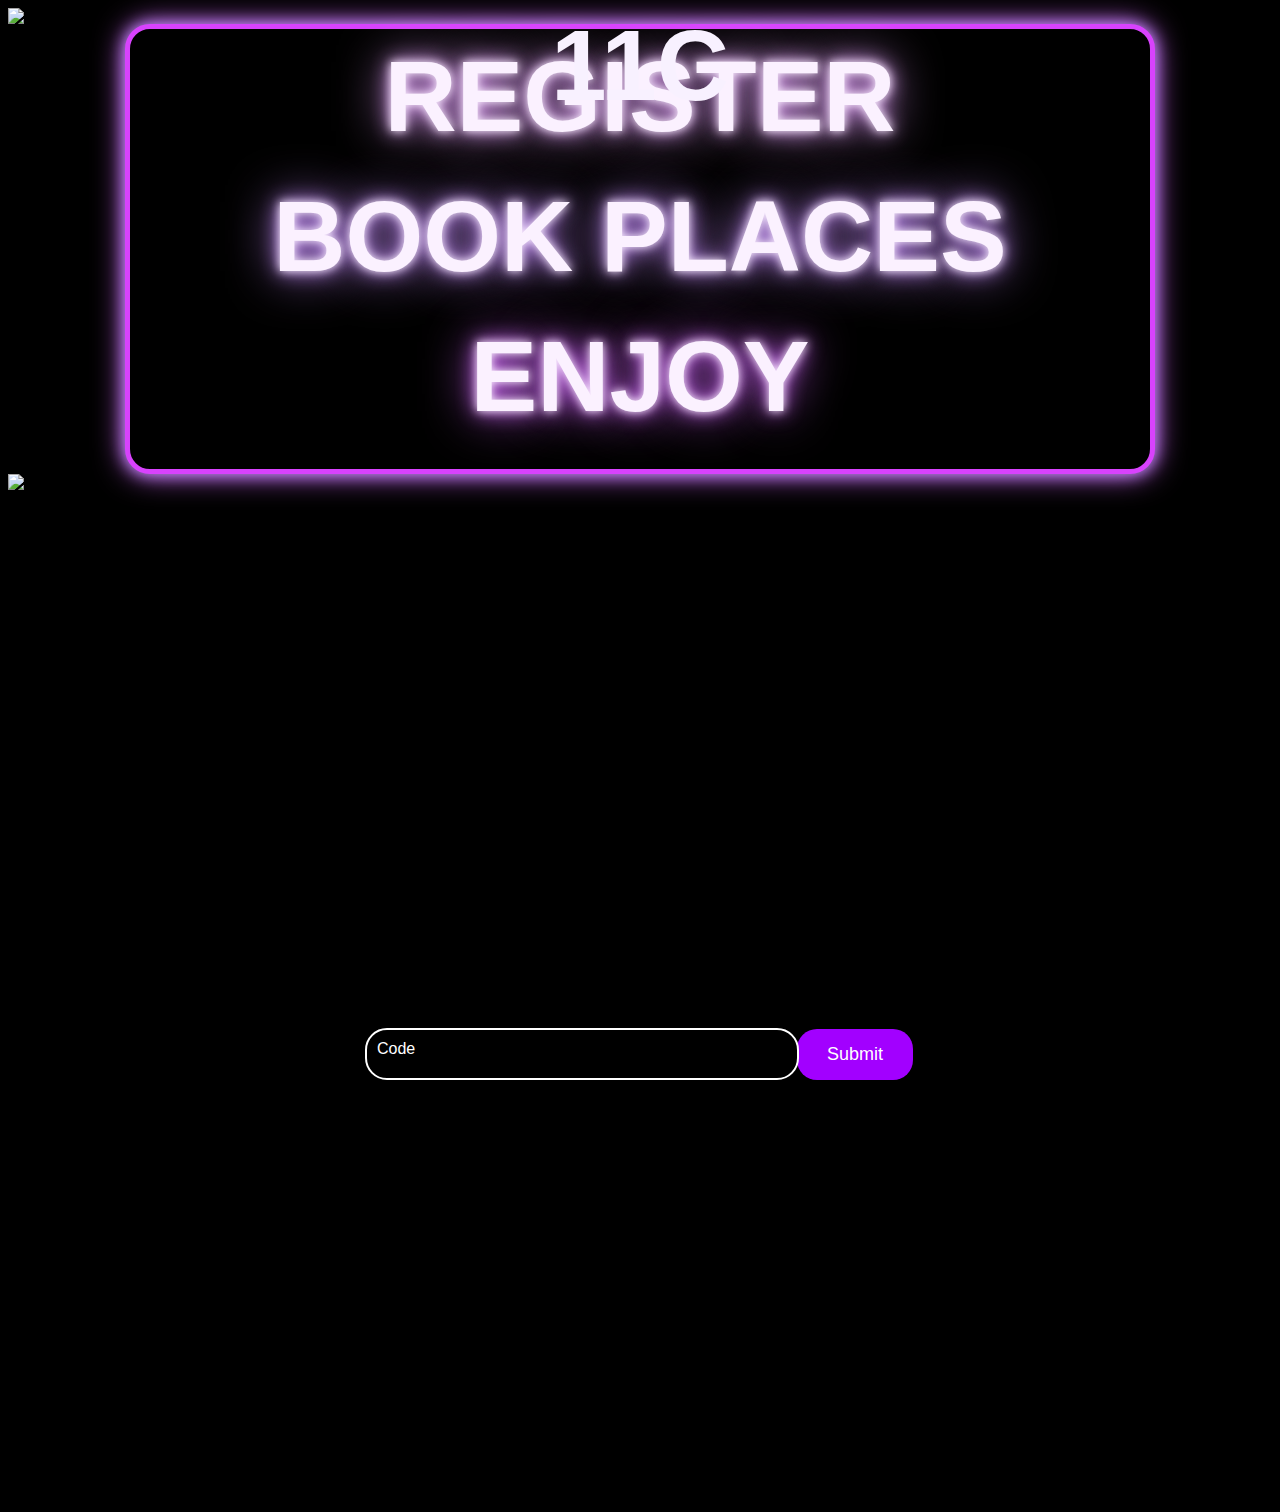
==== index.html @ f2d64030 "updated" ====
<!DOCTYPE html>
<html>
<head>
  <meta charset="UTF-8">
  <meta name="viewport" content="width=device-width, initial-scale=1.0">
  <link rel="stylesheet" href="classbron.css">
  <title>11C Бронирование мест</title>
</head>
<body>
    
    <div id="content"></div>
    <div class="image-container">
        <img src="https://i.ibb.co.com/rFgT4rB/00000.jpg">
    </div>
    <div id="registration-page">
        <p id="registration-page1">REGISTER</p>
        <p id="registration-page2">BOOK PLACES</p>
        <p id="registration-page3">ENJOY</p>
    </div>
    <img src="https://i.ibb.co.com/rFgT4rB/00000.jpg">
    <div class="registration-field">
        <p>The entrance</p>
        </div>
    <div class="container">
    <div class="input-group">
      <input type="text" id="code" class="input-group__input" required autocomplete="off" required/>
      <label for="code" class="input-group__label">Code</label>
  </div>
  <button id="submitButton" class="submit-button">Submit</button>
</div>

    <script src="classbron.js"></script>
    

  

</body>
</html>
---- classbron.css ----
body {background-color: #000000;
}
.image-container {
    position: relative;
    display: flex;
    justify-content: center; 
    align-items: flex-start;
}

.image-container img {
    display: block;
    margin-top: 0%;
width: 100%;}

.image-container:before {
    content:  "11C";
    font-size: 100px;
    font-weight: 800;
    color: #f8f1ff;
    font-family: 'Steelfish Rg', 'helvetica neue', helvetica, arial, sans-serif;
    font-weight: 800;
    -webkit-font-smoothing: antialiased;
    text-align: center;
    position: absolute;
}

.registration-field {
    background-color: rgb(0, 0, 0);
font-family: Arial, Helvetica, sans-serif;
font-weight: 800;
font-size: 100px;
height: 10px;
text-align: center;
text-transform: uppercase;
letter-spacing: 4px;
animation: neonColorChange 6s linear infinite alternate;
}

@keyframes neonColorChange {
0% {
color: #ff0000; 
}
20% {
color: #ff7f00;
}
30% {
color: #ffff00; 
}
40% {
color: #7fff00; 
}
50% {
color: #00ff00;
}
60% {
color: #00ff7f; 
}
70% {
color: #00ffff; 
}
80% {
color: #007fff;
}
90% {
color: #0000ff;
}
100% {
color: #7f00ff; 
}
}

#registration-page1 {
    font-size: 100px;
    color: #fbf1ff;
    font-family: 'Steelfish Rg', 'helvetica neue', helvetica, arial, sans-serif;
    font-weight: 800;
    text-align: center;
    margin-top: 0%;
    height: 40px;
    text-shadow: 0 0 10px #fbf1ff, 0 0 20px #e5a3ff, 0 0 50px #e5a3ff; 
}

#registration-page2 {
    font-size: 100px;
    color: #fbf1ff;
    font-family: 'Steelfish Rg', 'helvetica neue', helvetica, arial, sans-serif;
    font-weight: 800;
    text-align: center;
    height: 40px;
    text-shadow: 0 0 10px #fbf1ff, 0 0 20px #c78fff, 0 0 50px #c78fff; 
}

#registration-page3 {
    font-size: 100px;
    color: #fbf1ff;
    font-family: 'Steelfish Rg', 'helvetica neue', helvetica, arial, sans-serif;
    font-weight: 800;
    text-align: center;
    height: 40px;
    font-family: 'Arial', sans-serif; 
    text-shadow: 0 0 10px #fbf1ff, 0 0 20px #d368ff, 0 0 50px #d368ff; 
     }

#registration-page {background-color: #000000;
    border: 5px solid #d842fd;
border-radius: 25px; 
padding: 10px; 
height: auto;
width: 1000px;
text-align: center;
margin: auto;
box-shadow: 0 0 15px #c78fff, 0 0 30px #d368ff;}


.container {
    background-color: #000;
    font-family: Arial, sans-serif;
    display: flex;
    justify-content: center !important; 
    align-items: center;
    height: 100vh;
    margin: 0;
    padding: 0;
}

.input-group {
    position: relative;
    text-align: center;
}

.input-group__input {
    font: inherit;
    color: #fff;
    padding: 15px;
    border: none;
    border-radius: 20px;
    outline: 2px solid #fff;
    background-color: transparent;
    transition: outline-color 500ms;
    width: 400px;
    margin: 0 auto !important; 
}

.input-group__input:focus,
.input-group__input:valid {
    outline-color: #a200ff;
}

.input-group__label {
    position: absolute;
    top: 0;
    left: 0;
    transform: translate(10px, 10px);
    color: #fff;
    transition: transform 500ms, padding-inline 500ms;
}

.input-group__input:focus + .input-group__label,
.input-group__input:valid + .input-group__label {
    padding-inline: 5px;
    transform: translate(10px, -14px);
    background-color: #000000;
}

.submit-button {
    background-color: #a200ff;
    color: #fff;
    padding: 15px 30px;
    border: none;
    border-radius: 20px;
    font-size: 18px;
    cursor: pointer;
    transition: background-color 0.3s ease;
}

.submit-button:hover {
    background-color: #7d00a8; 
}
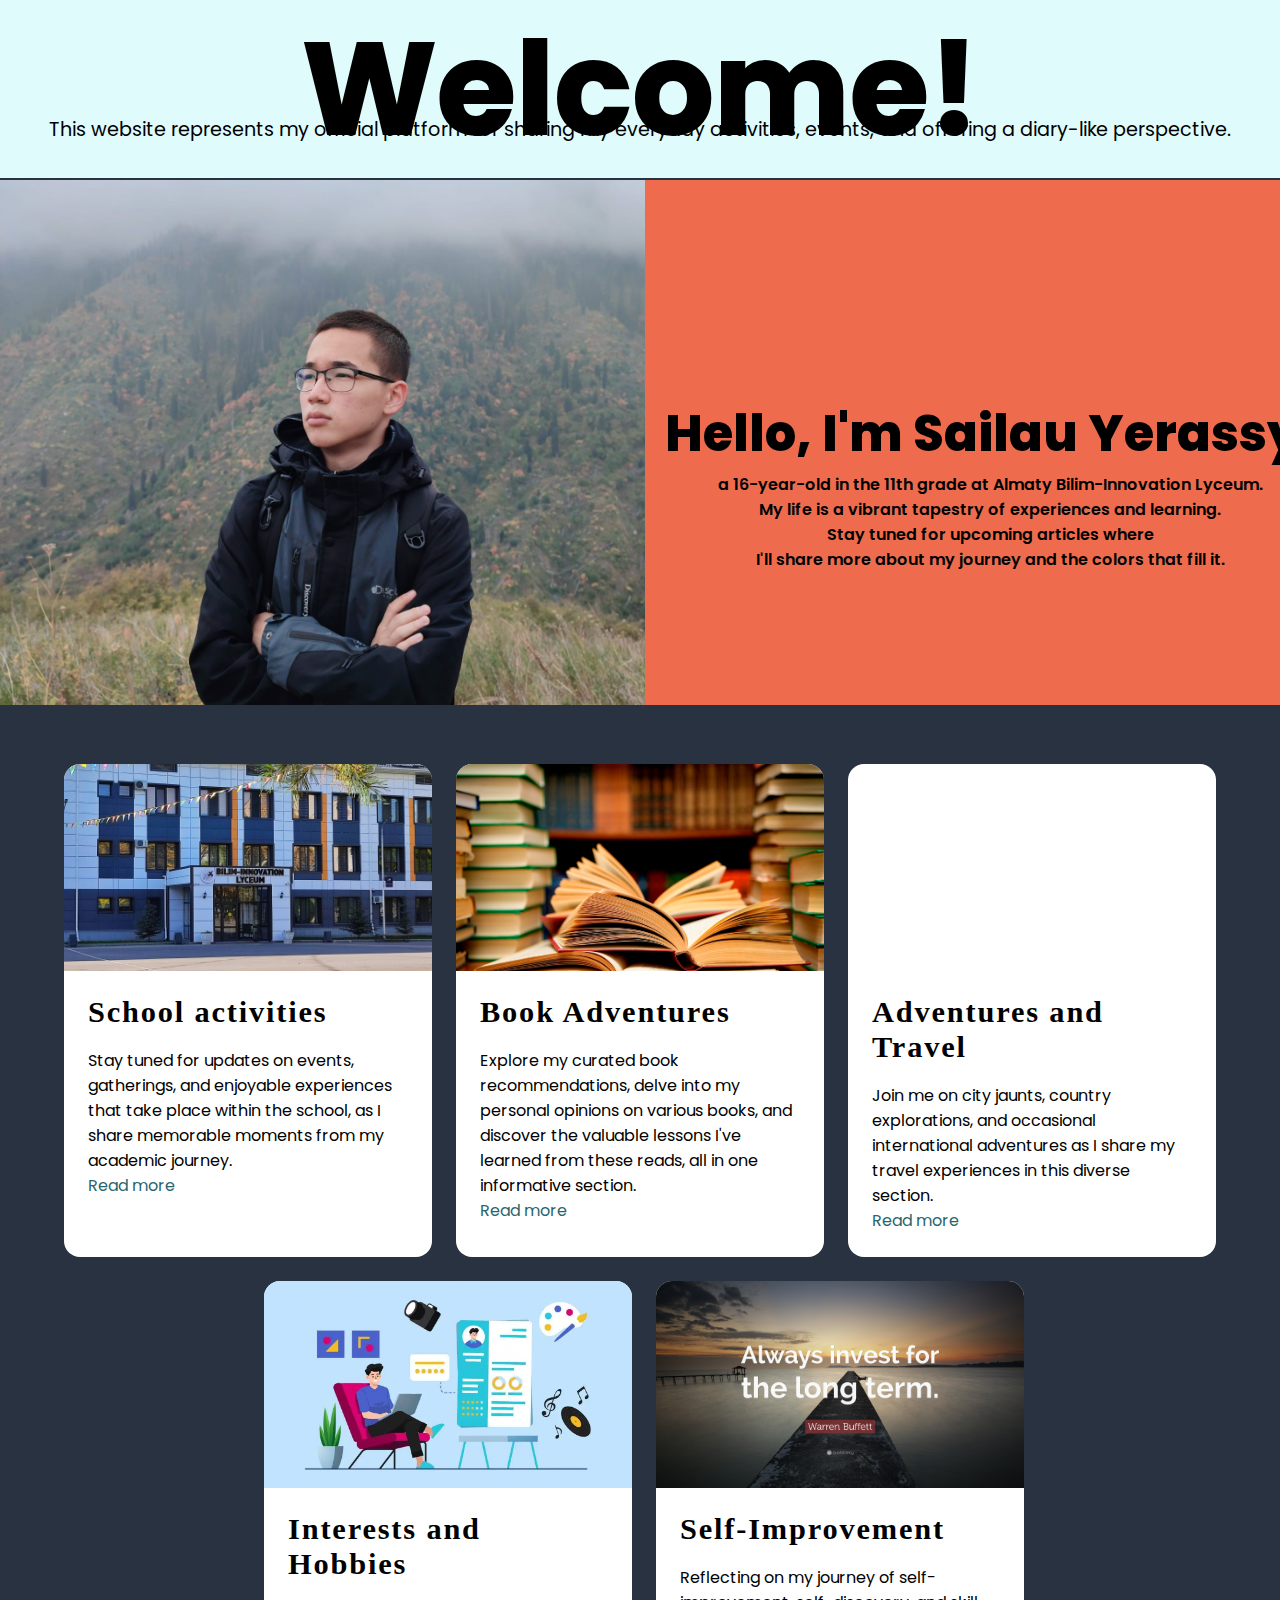
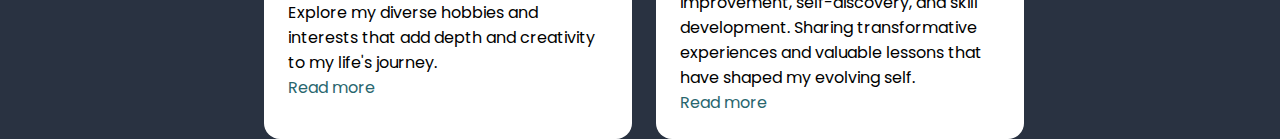
==== commit ecce69a4: "update" ====
--- a/index.html
+++ b/index.html
@@ -1,41 +1,37 @@
 <!DOCTYPE html>
 <html>
 <head>
-  <meta charset="UTF-8">
-  <meta name="viewport" content="width=device-width, initial-scale=1.0">
-  <link rel="stylesheet" href="classbron.css">
-  <title>11C Бронирование мест</title>
+    <meta charset="UTF-8">
+    <meta name="viewport" content="width=device-width, initial-scale=1.0">
+    <title>Yerazz blog</title>
+    <link rel="stylesheet" type="text/css" href="styles.css">
 </head>
 <body>
-    
-    <div id="content"></div>
-    <div class="image-container">
-        <img src="https://i.ibb.co.com/rFgT4rB/00000.jpg">
+    <div class="welcome-img">
+        <img src="img/e0fbfc.jpg" alt="welcome-img">
     </div>
-    <div id="registration-page">
-        <p id="registration-page1">REGISTER</p>
-        <p id="registration-page2">BOOK PLACES</p>
-        <p id="registration-page3">ENJOY</p>
+    <div class="welcome">
+        <h2>Welcome!</h2>
+        <h2>Welcome!</h2>
     </div>
-    <img src="https://i.ibb.co.com/rFgT4rB/00000.jpg">
-    <div class="registration-field">
-        <p>The entrance</p>
+    <div class="description1">
+        <a>This website represents my official platform for sharing my everyday activities, events, and offering a diary-like perspective.</a>
+    </div>
+    <div class="overallyerass">
+    <div id="yerassylphoto">
+        <img src="img/yerassyl.jpeg" alt="">
+    </div>
+    <div class="overall-introduction">
+        <img src="img/ee6c4d.png" alt="">
+        <div class="main-info-yerass">
+            <p id="yerass">Hello, I'm Sailau Yerassyl</p>
+            <p id="yerass2">a 16-year-old in the 11th grade at Almaty Bilim-Innovation Lyceum.<br>
+                My life is a vibrant tapestry of experiences and learning.<br>
+                Stay tuned for upcoming articles where<br>
+                I'll share more about my journey and the colors that fill it.</p>
         </div>
-    <div class="container">
-    <div class="input-group">
-      <input type="text" id="code" class="input-group__input" required autocomplete="off" required/>
-      <label for="code" class="input-group__label">Code</label>
-  </div>
-  <button id="submitButton" class="submit-button">Submit</button>
-</div>
-
-    <script src="classbron.js"></script>
-    
-
-  
-
-</body>
-</html>
+    </div>
+    </div>
 
 
 
@@ -44,17 +40,107 @@
 
 
 
-
-
-
-
-
-
-
-
-
-
-
-
-
-
+    <section class="articles">
+        <article>
+          <div class="article-wrapper">
+            <figure>
+              <img src="img/school.jpeg" alt="" />
+            </figure>
+            <div class="article-body">
+              <h2>School activities</h2>
+              <p>
+                Stay tuned for updates on events, gatherings, and enjoyable experiences that take place within the school, as I share memorable moments from my academic journey.
+              </p>
+              <a href="school.html" class="read-more">
+                Read more <span class="sr-only">about this is some title</span>
+                <svg xmlns="http://www.w3.org/2000/svg" class="icon" viewBox="0 0 20 20" fill="currentColor">
+                  <path fill-rule="evenodd" d="M12.293 5.293a1 1 0 011.414 0l4 4a1 1 0 010 1.414l-4 4a1 1 0 01-1.414-1.414L14.586 11H3a1 1 0 110-2h11.586l-2.293-2.293a1 1 0 010-1.414z" clip-rule="evenodd" />
+                </svg>
+              </a>
+            </div>
+          </div>
+        </article>
+        <article>
+      
+          <div class="article-wrapper">
+            <figure>
+              <img src="img/books.jpg" alt="" />
+            </figure>
+            <div class="article-body">
+              <h2>Book Adventures</h2>
+              <p>
+                Explore my curated book recommendations, delve into my personal opinions on various books, and discover the valuable lessons I've learned from these reads, all in one informative section.
+              </p>
+              <a href="books.html" class="read-more">
+                Read more <span class="sr-only">about this is some title</span>
+                <svg xmlns="http://www.w3.org/2000/svg" class="icon" viewBox="0 0 20 20" fill="currentColor">
+                  <path fill-rule="evenodd" d="M12.293 5.293a1 1 0 011.414 0l4 4a1 1 0 010 1.414l-4 4a1 1 0 01-1.414-1.414L14.586 11H3a1 1 0 110-2h11.586l-2.293-2.293a1 1 0 010-1.414z" clip-rule="evenodd" />
+                </svg>
+              </a>
+            </div>
+          </div>
+        </article>
+        <article>
+      
+          <div class="article-wrapper">
+            <figure>
+              <img src="img/adventure.webp" alt="" />
+            </figure>
+            <div class="article-body">
+              <h2>Adventures and Travel</h2>
+              <p>
+                Join me on city jaunts, country explorations, and occasional international adventures as I share my travel experiences in this diverse section.
+              </p>
+              <a href="adventure.html" class="read-more">
+                Read more <span class="sr-only">about this is some title</span>
+                <svg xmlns="http://www.w3.org/2000/svg" class="icon" viewBox="0 0 20 20" fill="currentColor">
+                  <path fill-rule="evenodd" d="M12.293 5.293a1 1 0 011.414 0l4 4a1 1 0 010 1.414l-4 4a1 1 0 01-1.414-1.414L14.586 11H3a1 1 0 110-2h11.586l-2.293-2.293a1 1 0 010-1.414z" clip-rule="evenodd" />
+                </svg>
+              </a>
+            </div>
+          </div>
+        </article>
+      </section>
+      <section class="articles">
+        <article id="article4">
+          <div class="article-wrapper">
+            <figure>
+              <img src="img/hobbyandinterest.jpg" alt="" />
+            </figure>
+            <div class="article-body">
+              <h2>Interests and Hobbies</h2>
+              <p>
+                Explore my diverse hobbies and interests that add depth and creativity to my life's journey.
+              </p>
+              <a href="hobbyandinterest.html" class="read-more">
+                Read more <span class="sr-only">about this is some title</span>
+                <svg xmlns="http://www.w3.org/2000/svg" class="icon" viewBox="0 0 20 20" fill="currentColor">
+                  <path fill-rule="evenodd" d="M12.293 5.293a1 1 0 011.414 0l4 4a1 1 0 010 1.414l-4 4a1 1 0 01-1.414-1.414L14.586 11H3a1 1 0 110-2h11.586l-2.293-2.293a1 1 0 010-1.414z" clip-rule="evenodd" />
+                </svg>
+              </a>
+            </div>
+          </div>
+        </article>
+        <article id="article5">
+      
+          <div class="article-wrapper">
+            <figure>
+              <img src="img/improvement.jpg" alt="" />
+            </figure>
+            <div class="article-body">
+              <h2>Self-Improvement</h2>
+              <p>
+                Reflecting on my journey of self-improvement, self-discovery, and skill development. Sharing transformative experiences and valuable lessons that have shaped my evolving self.
+              </p>
+              <a href="impovement.html" class="read-more">
+                Read more <span class="sr-only">about this is some title</span>
+                <svg xmlns="http://www.w3.org/2000/svg" class="icon" viewBox="0 0 20 20" fill="currentColor">
+                  <path fill-rule="evenodd" d="M12.293 5.293a1 1 0 011.414 0l4 4a1 1 0 010 1.414l-4 4a1 1 0 01-1.414-1.414L14.586 11H3a1 1 0 110-2h11.586l-2.293-2.293a1 1 0 010-1.414z" clip-rule="evenodd" />
+                </svg>
+              </a>
+            </div>
+          </div>
+        </article>
+      </section>
+</body>
+</html>--- a/styles.css
+++ b/styles.css
@@ -0,0 +1,282 @@
+@import url("https://fonts.googleapis.com/css?family=Poppins:100,200,300,400,500,600,700,800,900");
+
+
+* {
+  margin: 0;
+  padding: 0;
+  box-sizing: border-box;
+  font-family: "Poppins", sans-serif;
+}
+
+body {
+  background: #293241;
+  max-width: 100%;
+  overflow-x: hidden;
+}
+#yerassylphoto img{
+  width: 700px;
+  position: absolute;
+  transform: translate(0, -34px);
+}
+.overall-introduction {
+  width: 300px; 
+  height: 200px;
+  margin-bottom: 350px;
+}
+#yerass {
+  font-size: 50px;
+  font-weight: 800;
+}
+#yerass2 {
+  font-weight: 600;
+}
+
+
+.overall-introduction img {
+  position: relative;
+  width: 1500px;
+  height: 525px;
+  object-fit: cover; 
+  margin-right: 0%;
+  transform: translate(43%, -34px);
+}
+
+
+.main-info-yerass {
+  position: absolute;
+  width: 100%;
+  height: 100%;
+  color: black; 
+  text-align: center; 
+  font-size: auto;
+  transform: translate(350px, -350px);
+
+}
+
+.welcome-img img{
+  width: 100%;
+}
+
+.welcome {
+  position: absolute;
+  top: 10%;
+  left: 50%;
+}
+
+.welcome h2 {
+  color: #fff;
+  font-size: 8em;
+  position: absolute;
+  transform: translate(-50%, -50%);
+}
+
+.welcome h2:nth-child(1) {
+  color: transparent;
+  -webkit-text-stroke: 2px black;
+}
+
+.welcome h2:nth-child(2) {
+  color: black;
+  animation: animate 4s ease-in-out infinite;
+}
+
+@keyframes animate {
+  0%,
+  100% {
+    clip-path: polygon(
+      0% 45%,
+      16% 44%,
+      33% 50%,
+      54% 60%,
+      70% 61%,
+      84% 59%,
+      100% 52%,
+      100% 100%,
+      0% 100%
+    );
+  }
+
+  50% {
+    clip-path: polygon(
+      0% 60%,
+      15% 65%,
+      34% 66%,
+      51% 62%,
+      67% 50%,
+      84% 45%,
+      100% 46%,
+      100% 100%,
+      0% 100%
+    );
+  }
+}
+
+
+.description1 {
+    display: flex;
+    color:black ;
+    justify-content: center;
+    font-size: larger;
+    transform: translateY(-70px);
+    margin: 0%;
+}
+
+
+
+
+
+
+
+
+
+
+
+
+
+article {
+  --img-scale: 1.001;
+  --title-color: black;
+  --link-icon-translate: -20px;
+  --link-icon-opacity: 0;
+  position: relative;
+  border-radius: 16px;
+  box-shadow: none;
+  background: #fff;
+  transform-origin: center;
+  transition: all 0.4s ease-in-out;
+  overflow: hidden;
+}
+
+article a::after {
+  position: absolute;
+  inset-block: 0;
+  inset-inline: 0;
+  cursor: pointer;
+  content: "";
+}
+
+article h2 {
+  margin: 0 0 18px 0;
+  font-family: "Bebas Neue", cursive;
+  font-size: 1.9rem;
+  letter-spacing: 0.06em;
+  color: var(--title-color);
+  transition: color 0.3s ease-out;
+}
+
+figure {
+  margin: 0;
+  padding: 0;
+  aspect-ratio: 16 / 9;
+  overflow: hidden;
+}
+
+article img {
+  max-width: 100%;
+  transform: scale(var(--img-scale));
+  transition: transform 0.4s ease-in-out;
+}
+
+.article-body {
+  padding: 24px;
+}
+
+article a {
+  display: inline-flex;
+  align-items: center;
+  text-decoration: none;
+  color: #28666e;
+}
+
+article a:focus {
+  outline: 1px dotted #28666e;
+}
+
+article a .icon {
+  min-width: 24px;
+  width: 24px;
+  height: 24px;
+  margin-left: 5px;
+  transform: translateX(var(--link-icon-translate));
+  opacity: var(--link-icon-opacity);
+  transition: all 0.3s;
+}
+
+article:has(:hover, :focus) {
+  --img-scale: 1.1;
+  --title-color: #28666e;
+  --link-icon-translate: 0;
+  --link-icon-opacity: 1;
+  box-shadow: rgba(0, 0, 0, 0.16) 0px 10px 36px 0px, rgba(0, 0, 0, 0.06) 0px 0px 0px 1px;
+}
+
+
+*::before,
+*::after {
+  box-sizing: border-box;
+}
+
+
+.articles {
+  display: grid;
+  max-width: 1200px;
+  margin-inline: auto;
+  padding-inline: 24px;
+  grid-template-columns: repeat(auto-fill, minmax(320px, 1fr));
+  gap: 24px;
+
+}
+
+@media screen and (max-width: 960px) {
+  article {
+    container: card/inline-size;
+  }
+  .article-body p {
+    display: none;
+  }
+}
+
+@counter-style card (min-width: 380px) {
+  .article-wrapper {
+    display: grid;
+    grid-template-columns: 100px 1fr;
+    gap: 16px;
+  }
+  .article-body {
+    padding-left: 0;
+  }
+  figure {
+    width: 100%;
+    height: 100%;
+    overflow: hidden;
+  }
+  figure img {
+    height: 100%;
+    object-fit: cover;
+  }
+}
+
+
+.sr-only:not(:focus):not(:active) {
+  clip: rect(0 0 0 0); 
+  clip-path: inset(50%);
+  height: 1px;
+  overflow: hidden;
+  position: absolute;
+  white-space: nowrap; 
+  width: 1px;
+}
+
+#article5 {
+  position: relative;
+  left: 200px;
+  margin-top: 24px;
+}
+
+#article4 {
+  position: relative;
+  left: 200px;
+  margin-top: 24px;
+}
+
+
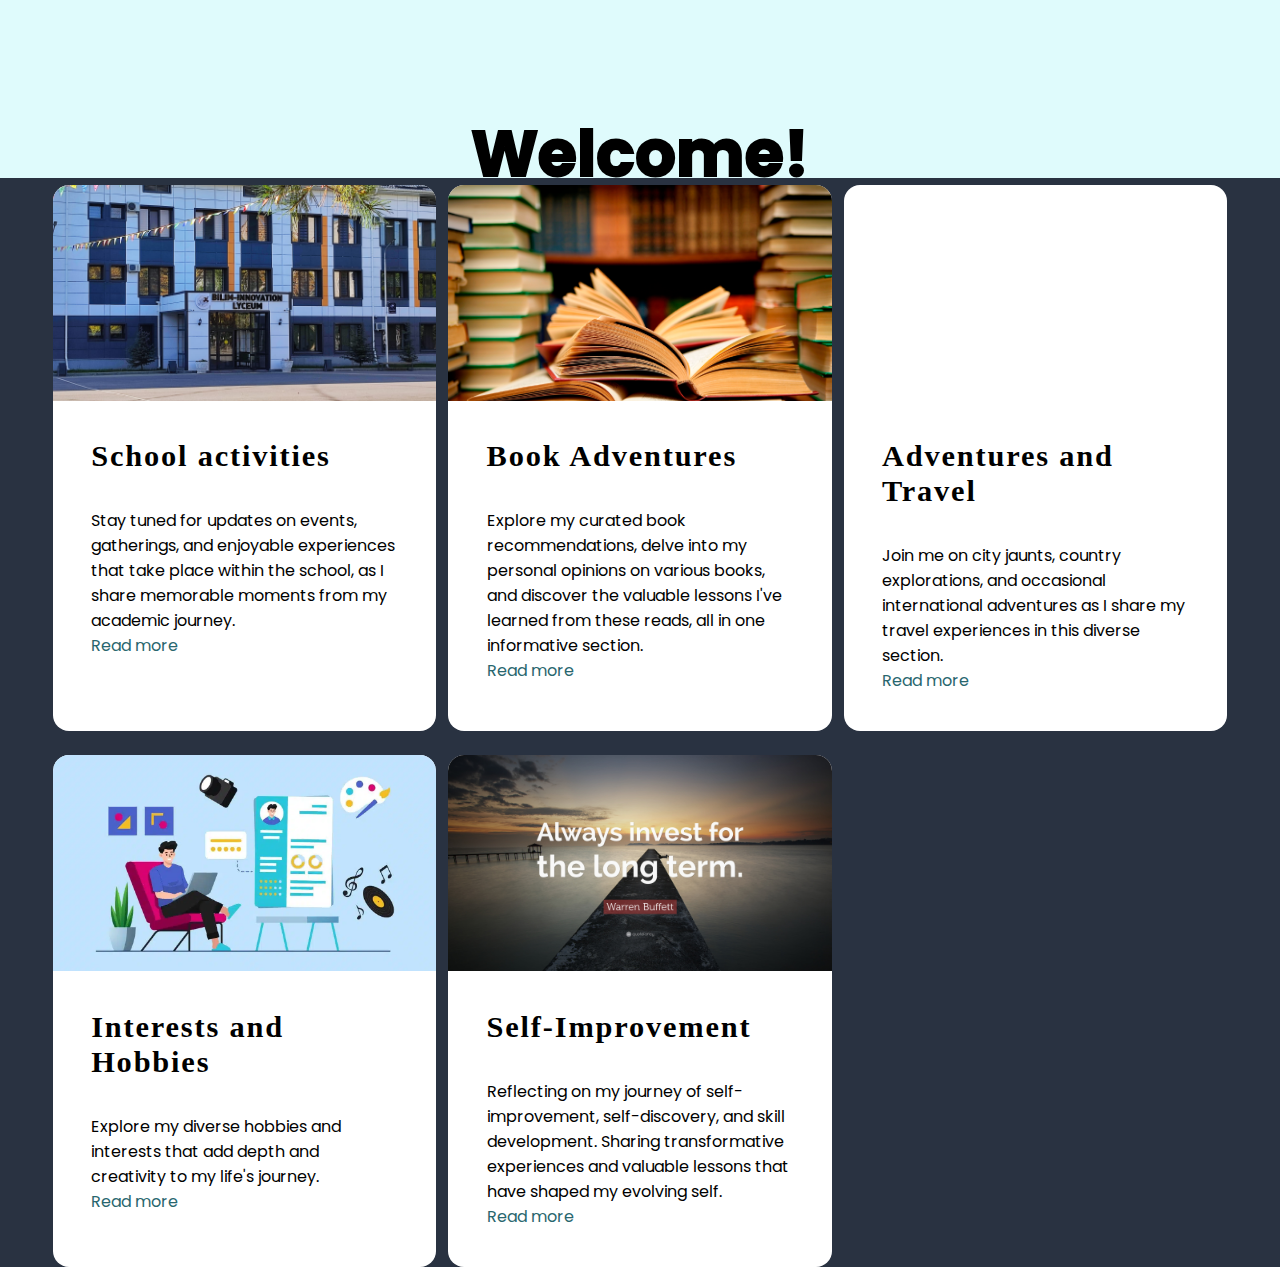
==== commit bbf4b443: "updated" ====
--- a/index.html
+++ b/index.html
@@ -13,24 +13,6 @@
     <div class="welcome">
         <h2>Welcome!</h2>
         <h2>Welcome!</h2>
-    </div>
-    <div class="description1">
-        <a>This website represents my official platform for sharing my everyday activities, events, and offering a diary-like perspective.</a>
-    </div>
-    <div class="overallyerass">
-    <div id="yerassylphoto">
-        <img src="img/yerassyl.jpeg" alt="">
-    </div>
-    <div class="overall-introduction">
-        <img src="img/ee6c4d.png" alt="">
-        <div class="main-info-yerass">
-            <p id="yerass">Hello, I'm Sailau Yerassyl</p>
-            <p id="yerass2">a 16-year-old in the 11th grade at Almaty Bilim-Innovation Lyceum.<br>
-                My life is a vibrant tapestry of experiences and learning.<br>
-                Stay tuned for upcoming articles where<br>
-                I'll share more about my journey and the colors that fill it.</p>
-        </div>
-    </div>
     </div>
 
 
@@ -132,7 +114,7 @@
               <p>
                 Reflecting on my journey of self-improvement, self-discovery, and skill development. Sharing transformative experiences and valuable lessons that have shaped my evolving self.
               </p>
-              <a href="impovement.html" class="read-more">
+              <a href="improvement.html" class="read-more">
                 Read more <span class="sr-only">about this is some title</span>
                 <svg xmlns="http://www.w3.org/2000/svg" class="icon" viewBox="0 0 20 20" fill="currentColor">
                   <path fill-rule="evenodd" d="M12.293 5.293a1 1 0 011.414 0l4 4a1 1 0 010 1.414l-4 4a1 1 0 01-1.414-1.414L14.586 11H3a1 1 0 110-2h11.586l-2.293-2.293a1 1 0 010-1.414z" clip-rule="evenodd" />
--- a/styles.css
+++ b/styles.css
@@ -13,45 +13,9 @@
   max-width: 100%;
   overflow-x: hidden;
 }
-#yerassylphoto img{
-  width: 700px;
-  position: absolute;
-  transform: translate(0, -34px);
-}
-.overall-introduction {
-  width: 300px; 
-  height: 200px;
-  margin-bottom: 350px;
-}
-#yerass {
-  font-size: 50px;
-  font-weight: 800;
-}
-#yerass2 {
-  font-weight: 600;
-}
-
-
-.overall-introduction img {
-  position: relative;
-  width: 1500px;
-  height: 525px;
-  object-fit: cover; 
-  margin-right: 0%;
-  transform: translate(43%, -34px);
-}
-
-
-.main-info-yerass {
-  position: absolute;
-  width: 100%;
-  height: 100%;
-  color: black; 
-  text-align: center; 
-  font-size: auto;
-  transform: translate(350px, -350px);
-
-}
+
+
+
 
 .welcome-img img{
   width: 100%;
@@ -59,13 +23,14 @@
 
 .welcome {
   position: absolute;
-  top: 10%;
   left: 50%;
+  margin-bottom: 10%;
+  transform: translate(0, -2em);
 }
 
 .welcome h2 {
   color: #fff;
-  font-size: 8em;
+  font-size: 400%;
   position: absolute;
   transform: translate(-50%, -50%);
 }
@@ -112,18 +77,6 @@
 }
 
 
-.description1 {
-    display: flex;
-    color:black ;
-    justify-content: center;
-    font-size: larger;
-    transform: translateY(-70px);
-    margin: 0%;
-}
-
-
-
-
 
 
 
@@ -136,10 +89,10 @@
 article {
   --img-scale: 1.001;
   --title-color: black;
-  --link-icon-translate: -20px;
+  --link-icon-translate: -1.25em;
   --link-icon-opacity: 0;
   position: relative;
-  border-radius: 16px;
+  border-radius: 1em;
   box-shadow: none;
   background: #fff;
   transform-origin: center;
@@ -156,7 +109,7 @@
 }
 
 article h2 {
-  margin: 0 0 18px 0;
+  margin: 0 0 1.125em 0;
   font-family: "Bebas Neue", cursive;
   font-size: 1.9rem;
   letter-spacing: 0.06em;
@@ -178,7 +131,7 @@
 }
 
 .article-body {
-  padding: 24px;
+  padding: 10%;
 }
 
 article a {
@@ -193,10 +146,10 @@
 }
 
 article a .icon {
-  min-width: 24px;
-  width: 24px;
-  height: 24px;
-  margin-left: 5px;
+  min-width: 1.5em;
+  width: 1.5em;
+  height: 1.5em;
+  margin-left: 0.3125em;
   transform: translateX(var(--link-icon-translate));
   opacity: var(--link-icon-opacity);
   transition: all 0.3s;
@@ -219,11 +172,11 @@
 
 .articles {
   display: grid;
-  max-width: 1200px;
+  max-width: 75em;
   margin-inline: auto;
-  padding-inline: 24px;
-  grid-template-columns: repeat(auto-fill, minmax(320px, 1fr));
-  gap: 24px;
+  padding-inline: 1%;
+  grid-template-columns: repeat(auto-fill, minmax(20em, 1fr));
+  gap: 1%;
 
 }
 
@@ -236,11 +189,17 @@
   }
 }
 
+@media screen and (max-width: 768px) {
+}
+
+@media screen and (max-width: 480px) {
+}
+
 @counter-style card (min-width: 380px) {
   .article-wrapper {
     display: grid;
-    grid-template-columns: 100px 1fr;
-    gap: 16px;
+    grid-template-columns: 6.25em 1fr;
+    gap: 1em;
   }
   .article-body {
     padding-left: 0;
@@ -260,23 +219,21 @@
 .sr-only:not(:focus):not(:active) {
   clip: rect(0 0 0 0); 
   clip-path: inset(50%);
-  height: 1px;
+  height: 0.0625em;
   overflow: hidden;
   position: absolute;
   white-space: nowrap; 
-  width: 1px;
+  width: 0.0625em;
 }
 
 #article5 {
   position: relative;
-  left: 200px;
-  margin-top: 24px;
+  margin-top: 1.5em;
 }
 
 #article4 {
   position: relative;
-  left: 200px;
-  margin-top: 24px;
-}
-
-
+  margin-top: 1.5em;
+}
+
+
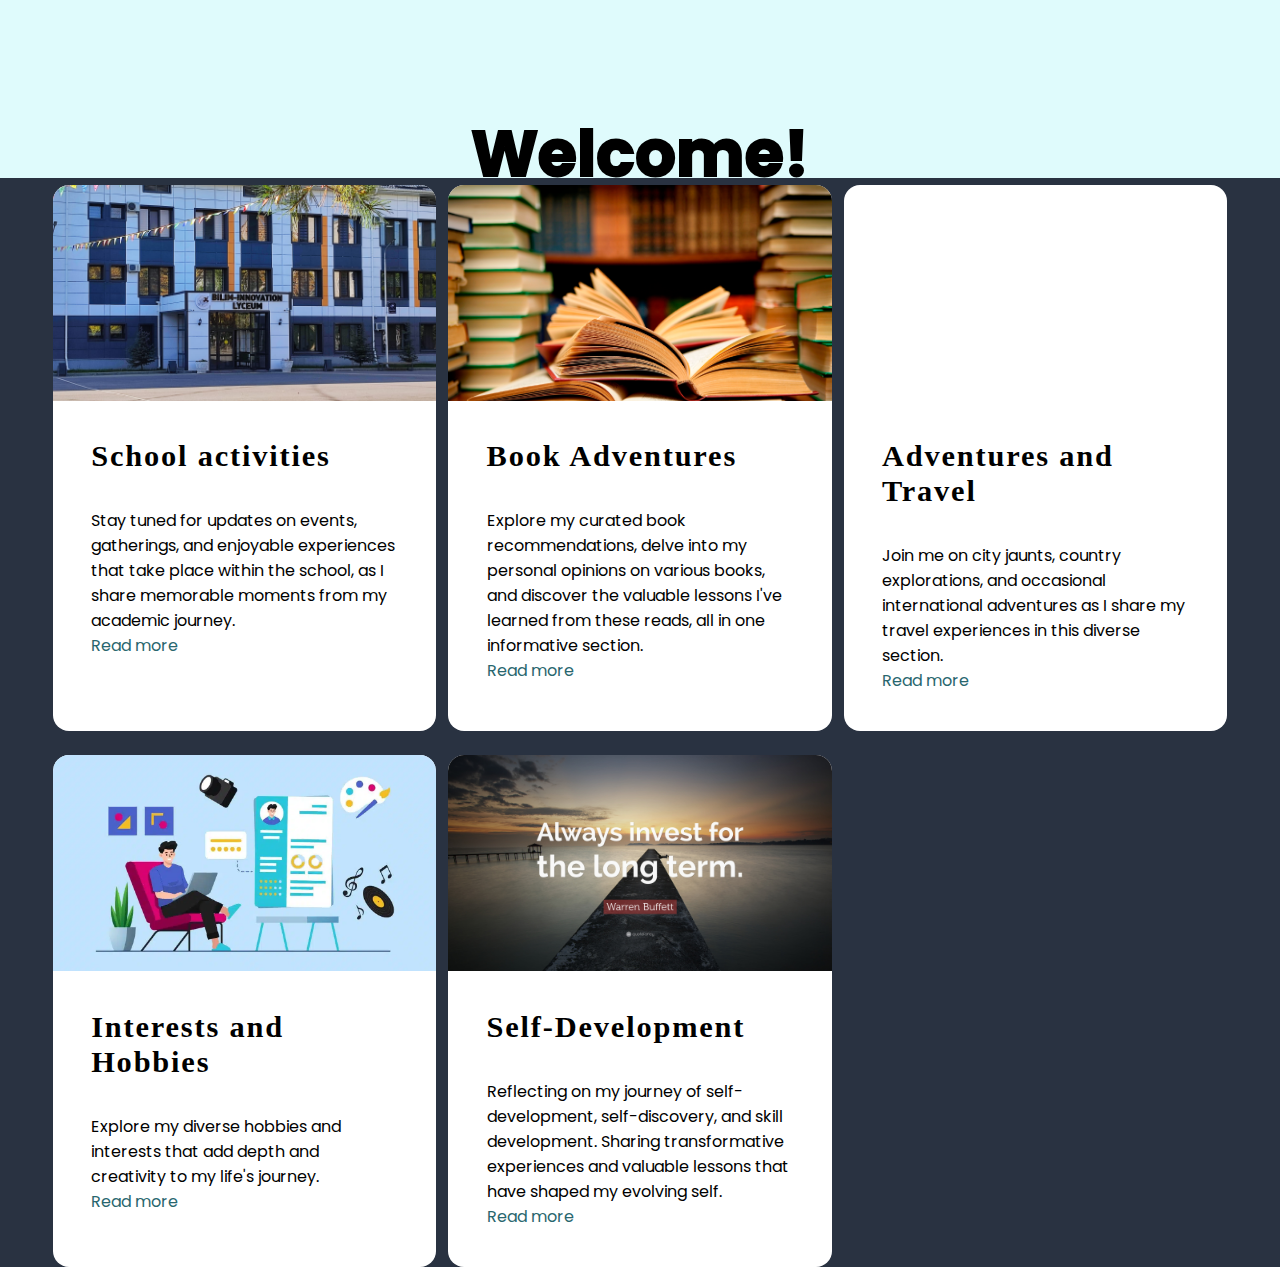
==== commit cbf3fcde: "updated" ====
--- a/index.html
+++ b/index.html
@@ -110,11 +110,11 @@
               <img src="img/improvement.jpg" alt="" />
             </figure>
             <div class="article-body">
-              <h2>Self-Improvement</h2>
+              <h2>Self-Development</h2>
               <p>
-                Reflecting on my journey of self-improvement, self-discovery, and skill development. Sharing transformative experiences and valuable lessons that have shaped my evolving self.
+                Reflecting on my journey of self-development, self-discovery, and skill development. Sharing transformative experiences and valuable lessons that have shaped my evolving self.
               </p>
-              <a href="improvement.html" class="read-more">
+              <a href="development.html" class="read-more">
                 Read more <span class="sr-only">about this is some title</span>
                 <svg xmlns="http://www.w3.org/2000/svg" class="icon" viewBox="0 0 20 20" fill="currentColor">
                   <path fill-rule="evenodd" d="M12.293 5.293a1 1 0 011.414 0l4 4a1 1 0 010 1.414l-4 4a1 1 0 01-1.414-1.414L14.586 11H3a1 1 0 110-2h11.586l-2.293-2.293a1 1 0 010-1.414z" clip-rule="evenodd" />
